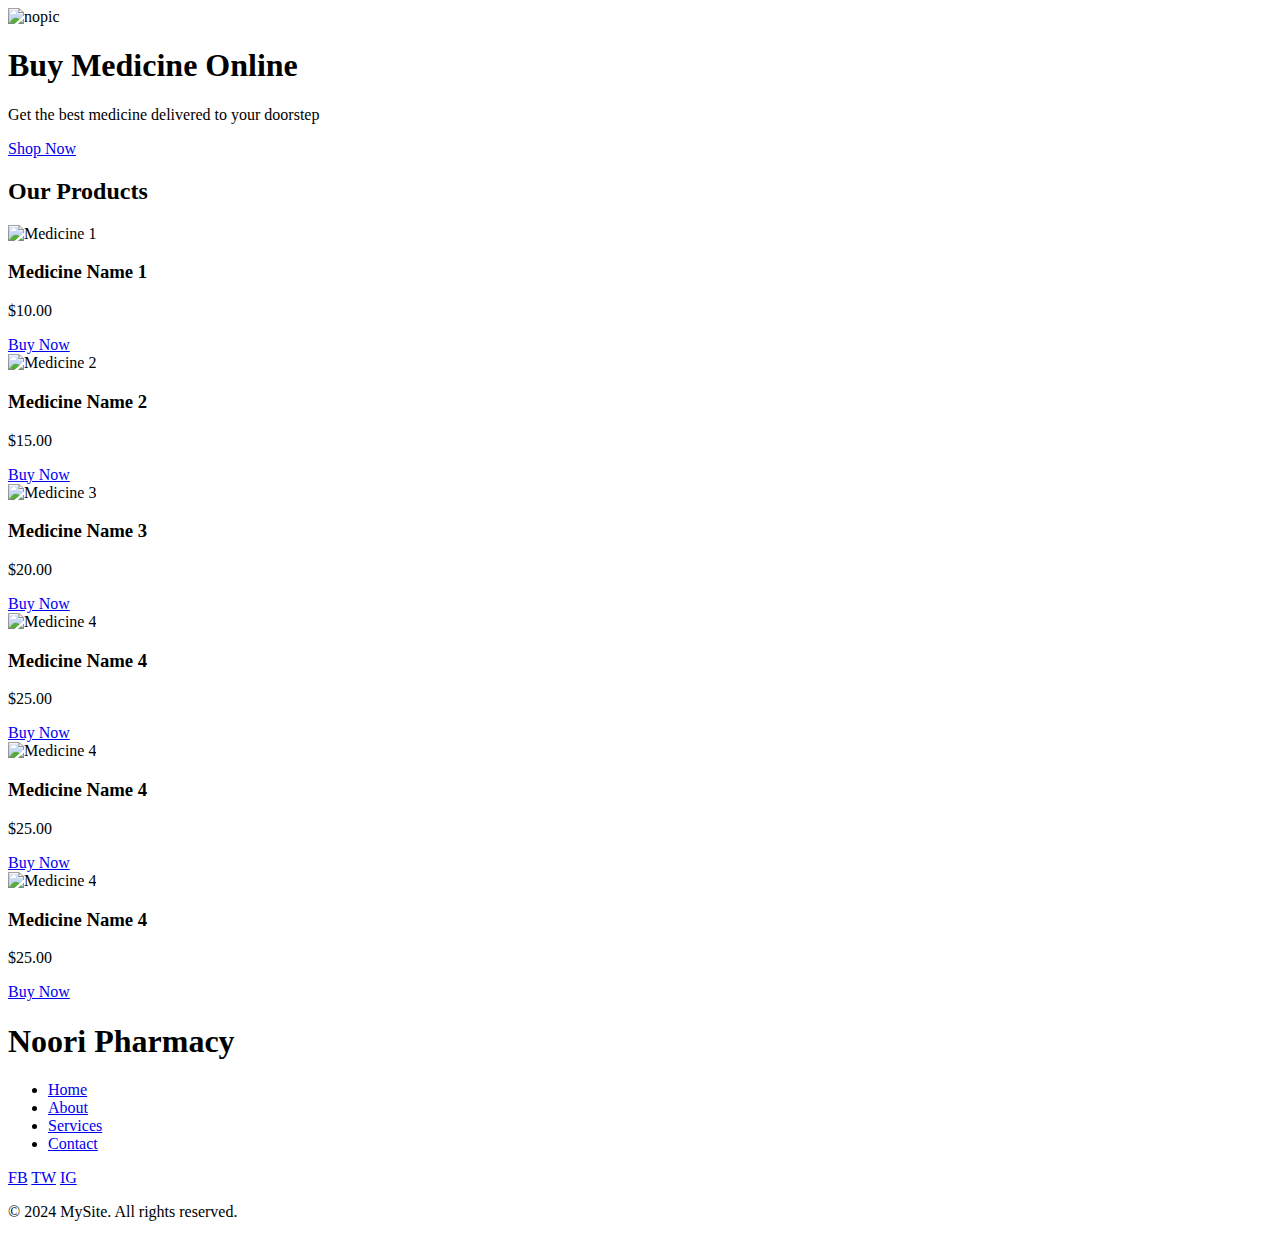
==== buying.html @ 8a9d4b90 "added task1" ====
<!DOCTYPE html>
<html lang="en">
<head>
    <meta charset="UTF-8">
    <meta name="viewport" content="width=device-width, initial-scale=1.0">
    <title>Document</title>
    <link rel="stylesheet" href="/Task1/buy.css">
    <link rel='stylesheet' href='https://cdn-uicons.flaticon.com/2.5.1/uicons-solid-rounded/css/uicons-solid-rounded.css'>

</head>
<body>

    <header>
        <nav>
            <div class="logo">
                <img src="/Task1/images/logo.png" alt="nopic" style="width: 80px;height: 80px;">
                <a href="/Task1/page.html"><i class="fi fi-sr-circle-xmark"></i></a>

            </div>

        </nav>
        <div class="hero">
            <h1>Buy Medicine Online</h1>
            <p>Get the best medicine delivered to your doorstep</p>
            <a href="#products" class="btn">Shop Now</a>
        </div>
    </header>

    <section id="products" class="product-section">
        <h2>Our Products</h2>
        <div class="product-grid">
            <div class="product-card">
                <img src="/Task1/images/med1.jpg" alt="Medicine 1">
                <h3>Medicine Name 1</h3>
                <p>$10.00</p>
                <a href="#" class="btn">Buy Now</a>
            </div>
            <div class="product-card">
                <img src="/Task1/images/med2.jpg" alt="Medicine 2">
                <h3>Medicine Name 2</h3>
                <p>$15.00</p>
                <a href="#" class="btn">Buy Now</a>
            </div>
            <div class="product-card">
                <img src="/Task1/images/med3.jpg" alt="Medicine 3">
                <h3>Medicine Name 3</h3>
                <p>$20.00</p>
                <a href="#" class="btn">Buy Now</a>
            </div>
            <div class="product-card">
                <img src="/Task1/images/med4.jpg" alt="Medicine 4">
                <h3>Medicine Name 4</h3>
                <p>$25.00</p>
                <a href="#" class="btn">Buy Now</a>
            </div>
            <div class="product-card">
                <img src="/Task1/images/med4.jpg" alt="Medicine 4">
                <h3>Medicine Name 4</h3>
                <p>$25.00</p>
                <a href="#" class="btn">Buy Now</a>
            </div>
            <div class="product-card">
                <img src="/Task1/images/med4.jpg" alt="Medicine 4">
                <h3>Medicine Name 4</h3>
                <p>$25.00</p>
                <a href="#" class="btn">Buy Now</a>
            </div>
        </div>
    </section>

    <footer class="footer">
        <div class="footer-container">
            <div class="footer-logo">
                <h1>Noori Pharmacy</h1>
            </div>
            <div class="footer-links">
                <ul>
                    <li><a href="#home">Home</a></li>
                    <li><a href="#about">About</a></li>
                    <li><a href="#services">Services</a></li>
                    <li><a href="#contact">Contact</a></li>
                </ul>
            </div>
            <div class="footer-socials">
                <a href="#" class="social-icon">FB</a>
                <a href="#" class="social-icon">TW</a>
                <a href="#" class="social-icon">IG</a>
            </div>
        </div>
        <div class="footer-bottom">
            <p>&copy; 2024 MySite. All rights reserved.</p>
        </div>
    </footer>
</body>
</html>
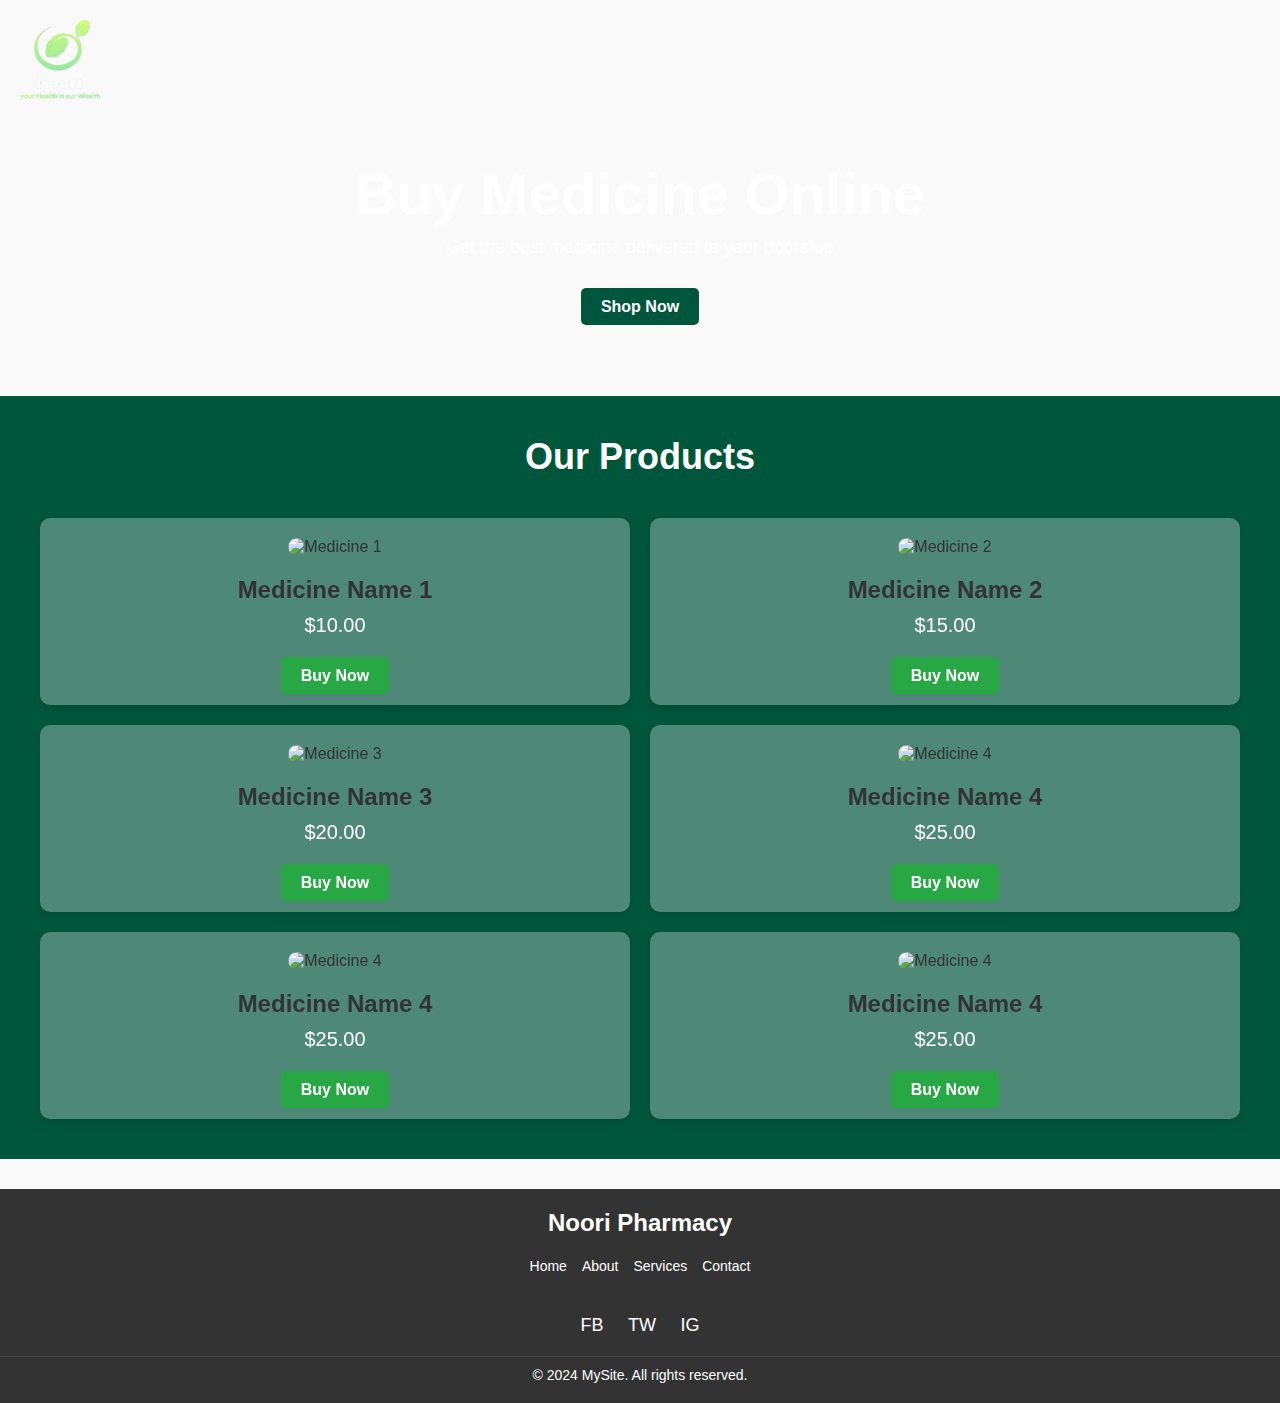
==== commit 7ce40463: "changes made" ====
--- a/buying.html
+++ b/buying.html
@@ -4,7 +4,7 @@
     <meta charset="UTF-8">
     <meta name="viewport" content="width=device-width, initial-scale=1.0">
     <title>Document</title>
-    <link rel="stylesheet" href="/Task1/buy.css">
+    <link rel="stylesheet" href="./buy.css">
     <link rel='stylesheet' href='https://cdn-uicons.flaticon.com/2.5.1/uicons-solid-rounded/css/uicons-solid-rounded.css'>
 
 </head>
@@ -13,8 +13,8 @@
     <header>
         <nav>
             <div class="logo">
-                <img src="/Task1/images/logo.png" alt="nopic" style="width: 80px;height: 80px;">
-                <a href="/Task1/page.html"><i class="fi fi-sr-circle-xmark"></i></a>
+                <img src="./images/logo.png" alt="nopic" style="width: 80px;height: 80px;">
+                <a href="./page.html"><i class="fi fi-sr-circle-xmark"></i></a>
 
             </div>
 
--- a/buy.css
+++ b/buy.css
@@ -0,0 +1,239 @@
+*{
+    padding: 0%;
+    margin: 0%;
+    box-sizing: border-box;
+
+}
+
+  
+body {
+    margin: 0;
+    font-family: Arial, sans-serif;
+    background-color: #f9f9f9;
+    color: #333;
+}
+.logo{
+    width: 100%;
+    display: flex;
+    justify-content: space-between;
+}
+.logo a {
+    text-decoration: none;
+    color:#28a745;
+    font-size: 40px;
+    padding-top: 10px;
+}
+.logo a:hover{
+    color: white;
+}
+a {
+    text-decoration: none;
+    color: inherit;
+}
+
+h1, h2, h3 {
+    margin: 0;
+}
+
+/* Header Styles */
+header {
+    background-image: url(/Task1/images/nasa-Q1p7bh3SHj8-unsplash.jpg);
+    background-position: center;
+    background-size: cover;
+    color: #fff;
+    padding: 20px;
+    text-align: center;
+}
+
+header nav {
+    display: flex;
+    justify-content: space-between;
+    align-items: center;
+}
+
+header .logo {
+    
+    font-size: 24px;
+    font-weight: bold;
+}
+
+header ul {
+    list-style: none;
+    display: flex;
+    gap: 20px;
+}
+
+header ul li {
+    display: inline;
+}
+
+header .hero {
+    padding: 60px 0;
+}
+
+header .hero h1 {
+    font-size: 58px;
+    margin-bottom: 10px;
+}
+
+header .hero p {
+    font-size: 18px;
+    margin-bottom: 40px;
+}
+
+header .btn {
+    
+    background-color:#00563B;
+    padding: 10px 20px;
+    color: white;
+    border-radius: 5px;
+    font-weight: bold;
+    transition: background-color 0.3s ease;
+}
+
+header .btn:hover {
+    background-color: #e0a800;
+}
+
+/* Product Section Styles */
+.product-section {
+    padding: 40px;
+    text-align: center;
+    background-color:#00563B;
+}
+
+.product-section h2 {
+    margin-bottom: 40px;
+    font-size: 36px;
+    color: white;
+}
+
+.product-grid {
+    display: grid;
+    grid-template-columns: repeat(auto-fit, minmax(400px, 1fr));
+    gap: 20px;
+}
+
+.product-card {
+    background: rgba(255, 255, 255, 0.3);
+    backdrop-filter: blur(10px);
+    -webkit-backdrop-filter: blur(10px);
+    padding: 20px;
+    border-radius: 10px;
+    text-align: center;
+    box-shadow: 0 4px 8px rgba(0, 0, 0, 0.1);
+}
+
+.product-card img {
+    max-width: 100%;
+    border-radius: 10px;
+}
+
+.product-card h3 {
+    margin: 20px 0 10px;
+    font-size: 24px;
+}
+
+.product-card p {
+    font-size: 20px;
+    margin-bottom: 20px;
+    color:white;
+    margin-bottom: 30px;
+}
+
+.product-card .btn {
+    background-color: #28a745;
+    color: #fff;
+    padding: 10px 20px;
+    border-radius: 5px;
+    font-weight: bold;
+    transition: background-color 0.3s ease;
+
+}
+
+.product-card .btn:hover {
+    background-color: #218838;
+}
+
+/* Footer Styles */
+.footer {
+    background-color: #333;
+    color: #fff;
+    padding: 20px 0;
+    text-align: center;
+    margin-top: 30px;
+}
+
+.footer-container {
+    max-width: 1200px;
+    margin: 0 auto;
+    padding: 0 20px;
+    display: flex;
+    flex-direction: column;
+    align-items: center;
+}
+
+.footer-logo h1 {
+    margin: 0;
+    font-size: 24px;
+}
+
+.footer-links {
+    margin: 20px 0;
+}
+
+.footer-links ul {
+    list-style: none;
+    padding: 0;
+    margin: 0;
+    display: flex;
+    gap: 15px;
+}
+
+.footer-links a {
+    color: #fff;
+    text-decoration: none;
+    font-size: 14px;
+}
+
+.footer-links a:hover {
+    text-decoration: underline;
+}
+
+.footer-socials {
+    margin: 20px 0;
+}
+
+.social-icon {
+    color: #fff;
+    text-decoration: none;
+    margin: 0 10px;
+    font-size: 18px;
+}
+
+.footer-bottom {
+    border-top: 1px solid #444;
+    padding-top: 10px;
+}
+
+.footer-bottom p {
+    margin: 0;
+    font-size: 14px;
+}
+
+/* Responsive Styles */
+@media (max-width: 768px) {
+    .footer-container {
+        flex-direction: column;
+    }
+
+    .footer-links ul {
+        flex-direction: column;
+        gap: 10px;
+    }
+
+    .footer-socials {
+        display: flex;
+        justify-content: center;
+    }
+}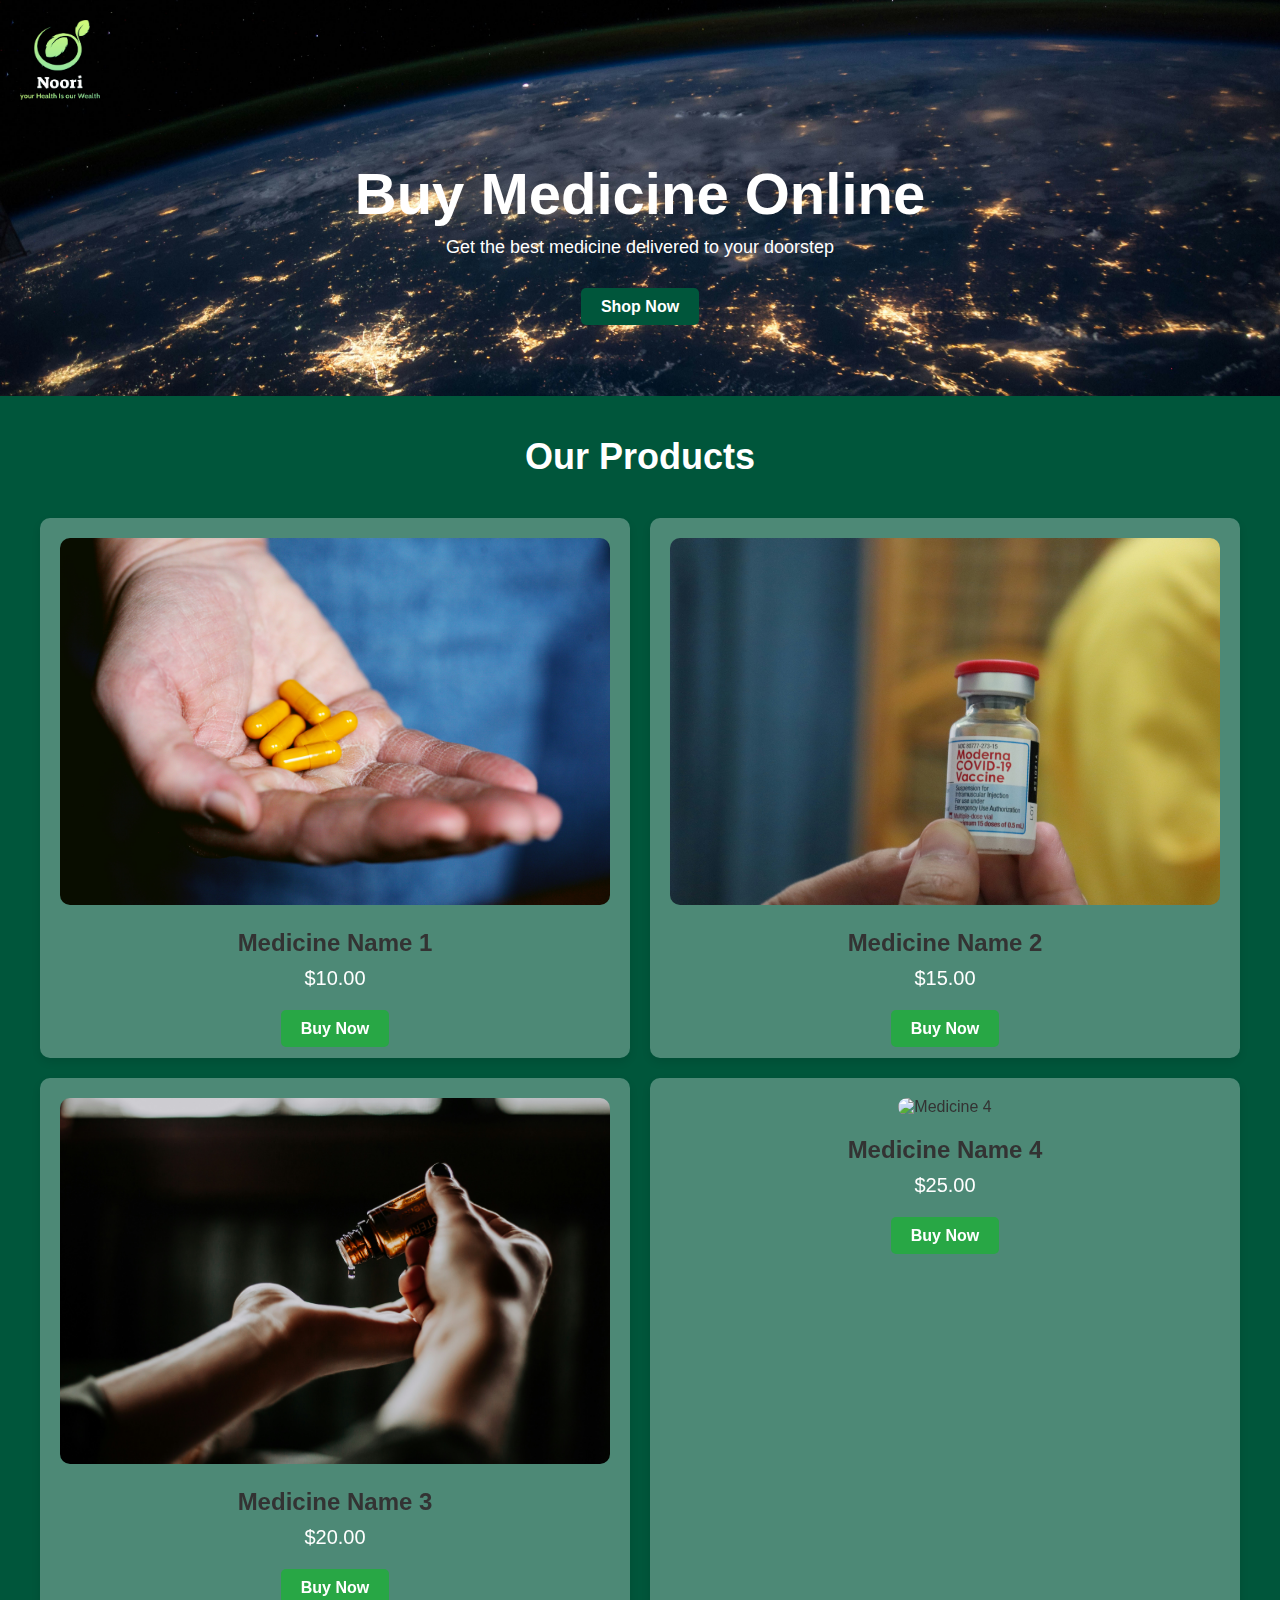
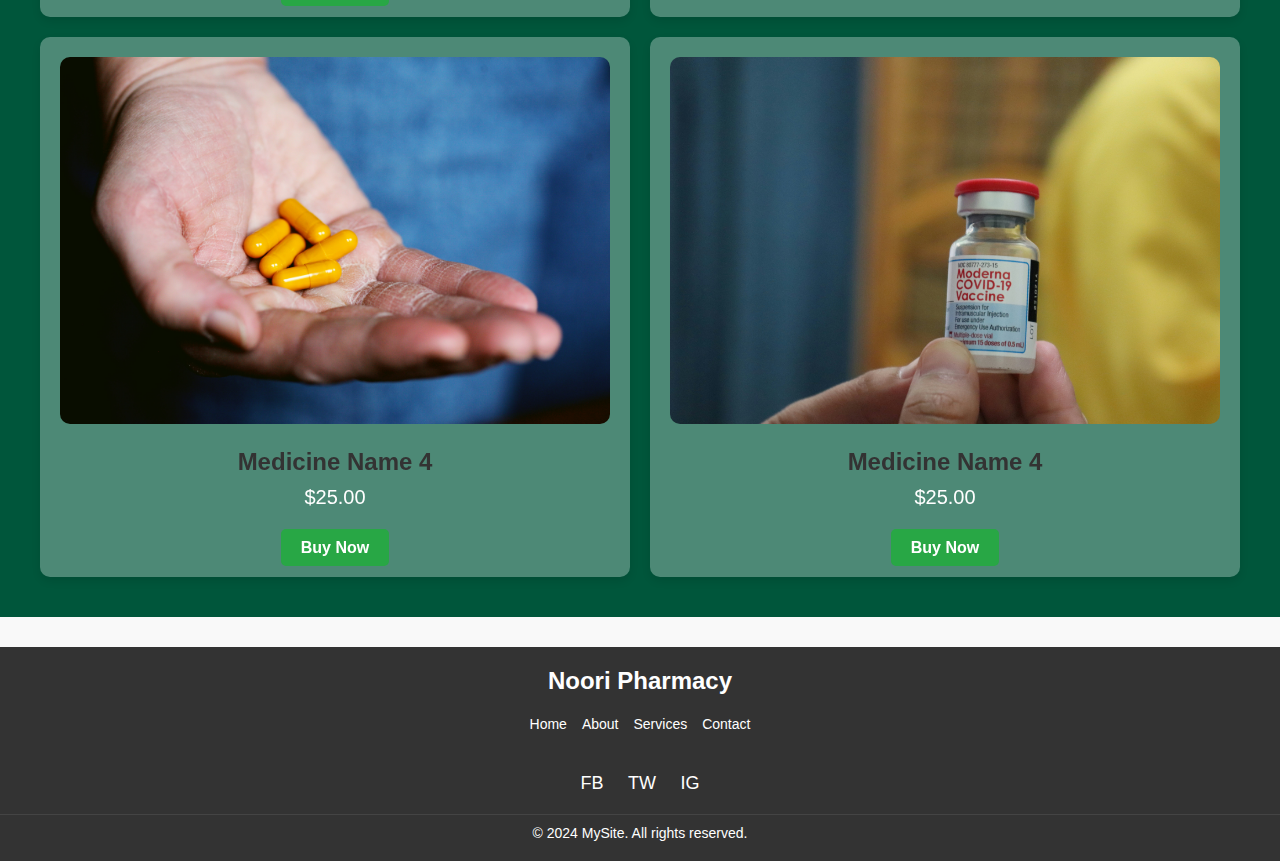
==== commit 860893f7: "changes made" ====
--- a/buying.html
+++ b/buying.html
@@ -30,37 +30,37 @@
         <h2>Our Products</h2>
         <div class="product-grid">
             <div class="product-card">
-                <img src="/Task1/images/med1.jpg" alt="Medicine 1">
+                <img src="./images/med1.jpg" alt="Medicine 1">
                 <h3>Medicine Name 1</h3>
                 <p>$10.00</p>
                 <a href="#" class="btn">Buy Now</a>
             </div>
             <div class="product-card">
-                <img src="/Task1/images/med2.jpg" alt="Medicine 2">
+                <img src="./images/med2.jpg" alt="Medicine 2">
                 <h3>Medicine Name 2</h3>
                 <p>$15.00</p>
                 <a href="#" class="btn">Buy Now</a>
             </div>
             <div class="product-card">
-                <img src="/Task1/images/med3.jpg" alt="Medicine 3">
+                <img src="./images/med3.jpg" alt="Medicine 3">
                 <h3>Medicine Name 3</h3>
                 <p>$20.00</p>
                 <a href="#" class="btn">Buy Now</a>
             </div>
             <div class="product-card">
-                <img src="/Task1/images/med4.jpg" alt="Medicine 4">
+                <img src="./images/med4.jpg" alt="Medicine 4">
                 <h3>Medicine Name 4</h3>
                 <p>$25.00</p>
                 <a href="#" class="btn">Buy Now</a>
             </div>
             <div class="product-card">
-                <img src="/Task1/images/med4.jpg" alt="Medicine 4">
+                <img src="./images/med1.jpg" alt="Medicine 4">
                 <h3>Medicine Name 4</h3>
                 <p>$25.00</p>
                 <a href="#" class="btn">Buy Now</a>
             </div>
             <div class="product-card">
-                <img src="/Task1/images/med4.jpg" alt="Medicine 4">
+                <img src="./images/med2.jpg" alt="Medicine 4">
                 <h3>Medicine Name 4</h3>
                 <p>$25.00</p>
                 <a href="#" class="btn">Buy Now</a>
--- a/buy.css
+++ b/buy.css
@@ -37,7 +37,7 @@
 
 /* Header Styles */
 header {
-    background-image: url(/Task1/images/nasa-Q1p7bh3SHj8-unsplash.jpg);
+    background-image: url(./images/nasa-Q1p7bh3SHj8-unsplash.jpg);
     background-position: center;
     background-size: cover;
     color: #fff;
